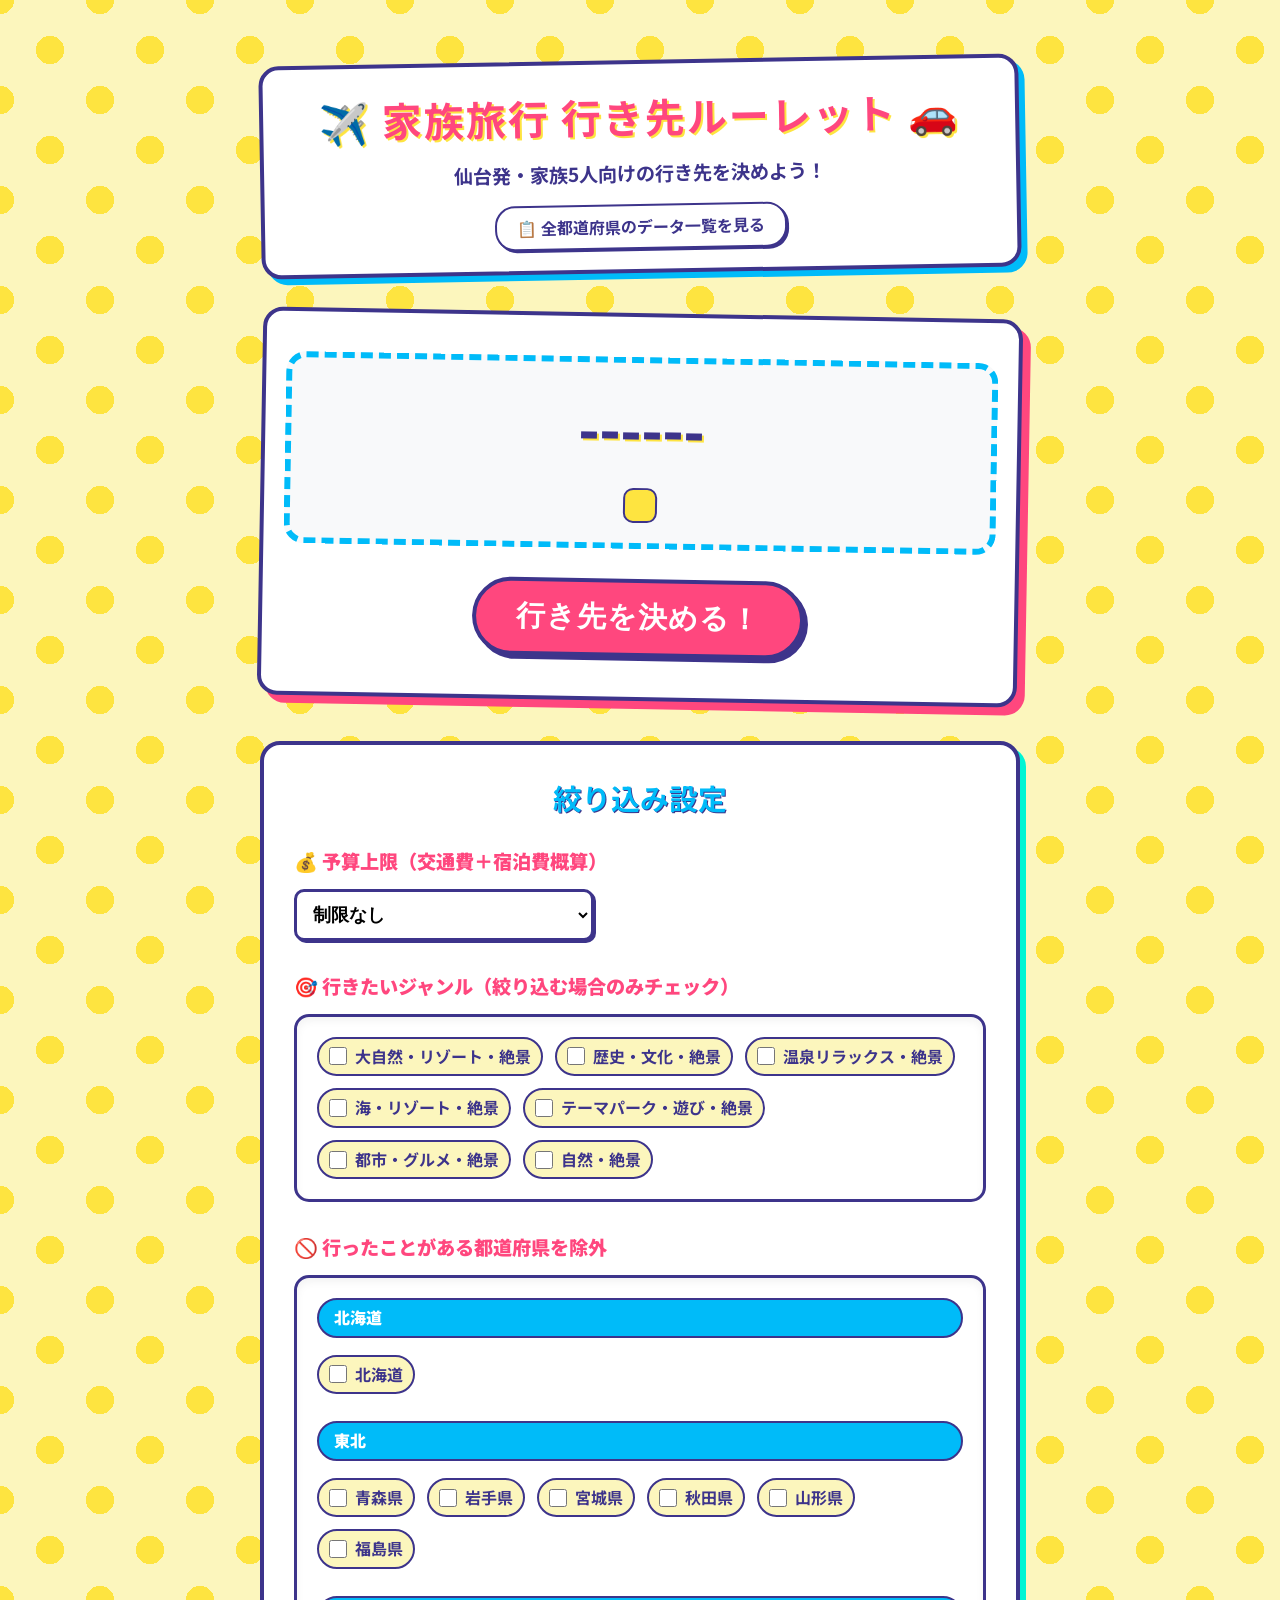
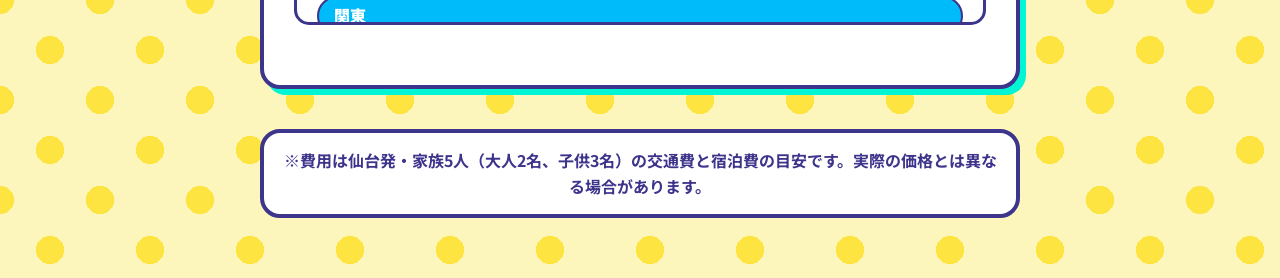
==== index.html @ 67e91990 "Fix mobile CSS for genre filters to prevent awkward text wrapping" ====
<!DOCTYPE html>
<html lang="ja">
<head>
    <meta charset="UTF-8">
    <meta name="viewport" content="width=device-width, initial-scale=1.0">
    <title>家族旅行 行き先ルーレット</title>
    <link rel="stylesheet" href="style.css?v=7">
    <link href="https://fonts.googleapis.com/css2?family=Noto+Sans+JP:wght@400;700;900&display=swap" rel="stylesheet">
</head>
<body>
    <div class="container">
        <header>
            <h1>✈️ 家族旅行 行き先ルーレット 🚗</h1>
            <p>仙台発・家族5人向けの行き先を決めよう！</p>
            <div class="menu">
                <a href="list.html" class="menu-link">📋 全都道府県のデータ一覧を見る</a>
            </div>
        </header>

        <main>
            <section class="roulette-section">
                <div class="roulette-display" id="rouletteDisplay">
                    <div class="destination-name" id="destinationName">------</div>
                    <div class="destination-cost" id="destinationCost"></div>
                </div>
                
                <div id="resultDetails" class="result-details" style="display: none;">
                    <h3>おすすめ観光エリア・スポット</h3>
                    <ul id="spotsList" class="spots-list"></ul>
                    
                    <div id="mapContainer" class="map-container">
                        <!-- Map will be injected here -->
                    </div>

                    <a id="planLink" class="rakuten-btn" href="#" target="_blank" rel="noopener noreferrer">
                        🗺️ この県の観光プラン・モデルコースを見る
                    </a>
                </div>

                <button id="startBtn" class="start-btn">行き先を決める！</button>
            </section>

            <section class="filters-section">
                <h2>絞り込み設定</h2>
                
                <div class="filter-group">
                    <label for="budgetFilter">💰 予算上限（交通費＋宿泊費概算）</label>
                    <select id="budgetFilter">
                        <option value="unlimited">制限なし</option>
                        <option value="100000">10万円以内</option>
                        <option value="150000">15万円以内</option>
                        <option value="200000">20万円以内</option>
                        <option value="300000">30万円以内</option>
                        <option value="400000">40万円以内</option>
                    </select>
                </div>
                
                <div class="filter-group">
                    <label>🎯 行きたいジャンル（絞り込む場合のみチェック）</label>
                    <div class="visited-prefectures-container" id="genreFiltersList">
                        <!-- Genre Checkboxes will be generated by JS -->
                    </div>
                </div>

                <div class="filter-group">
                    <label>🚫 行ったことがある都道府県を除外</label>
                    <div class="visited-prefectures-container" id="visitedPrefecturesList">
                        <!-- Checkboxes will be generated by JS -->
                    </div>
                </div>
            </section>
        </main>
        
        <footer>
            <p>※費用は仙台発・家族5人（大人2名、子供3名）の交通費と宿泊費の目安です。実際の価格とは異なる場合があります。</p>
        </footer>
    </div>
    <script src="data.js?v=6"></script>
    <script src="app.js?v=6"></script>
</body>
</html>
---- style.css ----
:root {
    --primary-color: #ff477e; /* Bright pink */
    --secondary-color: #00bbf9; /* Bright blue */
    --accent-color: #fee440; /* Bright yellow */
    --bg-color: #fcf6bd; /* Light yellow background */
    --text-color: #3d348b; /* Dark purple for readable text */
    --card-bg: #ffffff;
    --border-radius: 20px; /* More rounded */
    --thick-border: 4px solid var(--text-color);
}

* {
    box-sizing: border-box;
    margin: 0;
    padding: 0;
}

body {
    font-family: 'Noto Sans JP', 'Helvetica Neue', Arial, sans-serif;
    background-color: var(--bg-color);
    background-image: radial-gradient(var(--accent-color) 20%, transparent 20%),
                      radial-gradient(var(--accent-color) 20%, transparent 20%);
    background-position: 0 0, 50px 50px;
    background-size: 100px 100px;
    color: var(--text-color);
    line-height: 1.6;
}

.container {
    max-width: 800px;
    margin: 40px auto;
    padding: 20px;
}

header {
    text-align: center;
    margin-bottom: 40px;
    background: var(--card-bg);
    padding: 20px;
    border-radius: var(--border-radius);
    border: var(--thick-border);
    box-shadow: 6px 6px 0px var(--secondary-color);
    transform: rotate(-1deg);
}

header h1 {
    font-size: 2.5rem;
    color: var(--primary-color);
    margin-bottom: 10px;
    text-shadow: 2px 2px 0px var(--accent-color);
    letter-spacing: 2px;
}

header p {
    font-size: 1.2rem;
    font-weight: 700;
}

.roulette-section {
    background: var(--card-bg);
    padding: 40px 20px;
    border-radius: var(--border-radius);
    border: var(--thick-border);
    box-shadow: 8px 8px 0px var(--primary-color);
    text-align: center;
    margin-bottom: 40px;
    transform: rotate(1deg);
}

.roulette-display {
    min-height: 180px;
    display: flex;
    flex-direction: column;
    justify-content: center;
    align-items: center;
    margin-bottom: 30px;
    border: 6px dashed var(--secondary-color);
    border-radius: var(--border-radius);
    padding: 20px;
    background-color: #f8f9fa;
}

.destination-name {
    font-size: 3.5rem;
    font-weight: 900;
    color: var(--text-color);
    margin-bottom: 15px;
    text-shadow: 2px 2px 0px var(--accent-color);
}

.destination-cost {
    font-size: 1.5rem;
    font-weight: 900;
    color: #ff0054;
    background: var(--accent-color);
    padding: 5px 15px;
    border-radius: 10px;
    border: 2px solid var(--text-color);
    min-height: 2.2rem;
    display: inline-block;
}

.start-btn {
    background-color: var(--primary-color);
    color: white;
    border: var(--thick-border);
    padding: 15px 40px;
    font-size: 1.8rem;
    font-weight: 900;
    border-radius: 50px;
    cursor: pointer;
    transition: all 0.1s ease-in-out;
    box-shadow: 4px 4px 0px var(--text-color);
    letter-spacing: 1px;
}

.start-btn:hover {
    background-color: #ff2a6d;
    transform: translate(-2px, -2px);
    box-shadow: 6px 6px 0px var(--text-color);
}

.start-btn:active {
    transform: translate(2px, 2px);
    box-shadow: 2px 2px 0px var(--text-color);
}

.start-btn:disabled {
    background-color: #ccc;
    color: #888;
    cursor: not-allowed;
    box-shadow: 4px 4px 0px #888;
    transform: none;
}

.filters-section {
    background: var(--card-bg);
    padding: 30px;
    border-radius: var(--border-radius);
    border: var(--thick-border);
    box-shadow: 6px 6px 0px #00f5d4; /* Bright mint shadow */
}

.filters-section h2 {
    font-size: 1.8rem;
    margin-bottom: 25px;
    color: var(--secondary-color);
    text-shadow: 1px 1px 0px var(--text-color);
    text-align: center;
}

.filter-group {
    margin-bottom: 30px;
}

.filter-group label {
    display: block;
    font-weight: 900;
    margin-bottom: 12px;
    font-size: 1.2rem;
    color: var(--primary-color);
}

select {
    width: 100%;
    max-width: 300px;
    padding: 12px;
    font-size: 1.1rem;
    font-weight: 700;
    border: 3px solid var(--text-color);
    border-radius: 10px;
    background-color: #fff;
    cursor: pointer;
    outline: none;
    box-shadow: 2px 2px 0px var(--text-color);
}

select:focus {
    border-color: var(--secondary-color);
}

.visited-prefectures-container {
    display: flex;
    flex-wrap: wrap;
    gap: 12px;
    max-height: 350px;
    overflow-y: auto;
    padding: 20px;
    border: 3px solid var(--text-color);
    border-radius: 15px;
    background-color: #fff;
    box-shadow: inset 0px 4px 8px rgba(0,0,0,0.05);
}

.pref-checkbox-wrapper {
    display: flex;
    align-items: center;
    background: var(--bg-color);
    padding: 5px 10px;
    border-radius: 20px;
    border: 2px solid var(--text-color);
    transition: transform 0.1s;
    white-space: nowrap; /* Prevent awkward wrapping inside the pill */
}

.pref-checkbox-wrapper:hover {
    transform: scale(1.05);
}

.pref-checkbox-wrapper input[type="checkbox"] {
    margin-right: 8px;
    width: 18px;
    height: 18px;
    accent-color: var(--primary-color);
    cursor: pointer;
}

.pref-checkbox-wrapper label {
    margin-bottom: 0;
    font-size: 1rem;
    font-weight: 700;
    color: var(--text-color);
    cursor: pointer;
}

.region-header {
    width: 100%;
    font-weight: 900;
    color: #fff;
    background-color: var(--secondary-color);
    padding: 5px 15px;
    border-radius: 20px;
    border: 2px solid var(--text-color);
    margin-top: 15px;
    margin-bottom: 5px;
    display: block;
}

.region-header:first-child {
    margin-top: 0;
}

footer {
    text-align: center;
    margin-top: 40px;
    font-size: 1rem;
    font-weight: 700;
    color: var(--text-color);
    background: var(--card-bg);
    padding: 15px;
    border-radius: var(--border-radius);
    border: var(--thick-border);
}

/* Animation */
@keyframes shake {
    0% { transform: translate(2px, 2px) rotate(0deg); }
    10% { transform: translate(-2px, -4px) rotate(-2deg); }
    20% { transform: translate(-6px, 0px) rotate(2deg); }
    30% { transform: translate(6px, 4px) rotate(0deg); }
    40% { transform: translate(2px, -2px) rotate(2deg); }
    50% { transform: translate(-2px, 4px) rotate(-2deg); }
    60% { transform: translate(-6px, 2px) rotate(0deg); }
    70% { transform: translate(6px, 2px) rotate(-2deg); }
    80% { transform: translate(-2px, -2px) rotate(2deg); }
    90% { transform: translate(2px, 4px) rotate(0deg); }
    100% { transform: translate(2px, -4px) rotate(-2deg); }
}

.spinning .destination-name {
    animation: shake 0.15s infinite;
    color: var(--secondary-color);
    text-shadow: none;
}

.result-details {
    margin-top: 20px;
    margin-bottom: 30px;
    padding: 20px;
    background-color: var(--bg-color);
    border: 3px dashed var(--secondary-color);
    border-radius: var(--border-radius);
    text-align: center;
}

.result-details h3 {
    color: var(--primary-color);
    margin-bottom: 15px;
    font-size: 1.3rem;
}

.spots-list {
    list-style: none;
    padding: 0;
    margin-bottom: 20px;
    display: inline-block;
    text-align: left;
}

.spots-list li {
    background: var(--card-bg);
    margin-bottom: 8px;
    padding: 8px 15px;
    border-radius: 10px;
    border: 2px solid var(--text-color);
    font-weight: 700;
    box-shadow: 2px 2px 0px var(--text-color);
}

.rakuten-btn {
    display: inline-block;
    background-color: #bf0000; /* Rakuten Redish */
    color: white;
    text-decoration: none;
    font-weight: 900;
    font-size: 1.2rem;
    padding: 12px 25px;
    border-radius: 30px;
    border: 3px solid var(--text-color);
    box-shadow: 4px 4px 0px var(--text-color);
    transition: all 0.1s ease-in-out;
}

.rakuten-btn:hover {
    background-color: #e60000;
    transform: translate(-2px, -2px);
    box-shadow: 6px 6px 0px var(--text-color);
    color: white;
}

.rakuten-btn:active {
    transform: translate(2px, 2px);
    box-shadow: 2px 2px 0px var(--text-color);
}

.menu {
    margin-top: 15px;
}
.menu-link {
    display: inline-block;
    background: var(--card-bg);
    color: var(--text-color);
    text-decoration: none;
    font-weight: bold;
    padding: 8px 20px;
    border: 2px solid var(--text-color);
    border-radius: 20px;
    box-shadow: 2px 2px 0px var(--text-color);
    transition: transform 0.1s;
}
.menu-link:hover {
    background: var(--accent-color);
    transform: translate(-1px, -1px);
    box-shadow: 3px 3px 0px var(--text-color);
}

.map-container {
    margin-bottom: 25px;
    border: 3px solid var(--text-color);
    border-radius: 12px;
    box-shadow: 4px 4px 0px var(--secondary-color);
    overflow: hidden;
    position: relative;
    background: #eef;
}

.map-wrapper {
    position: relative;
}

.dart-icon {
    position: absolute;
    top: 50%;
    left: 50%;
    transform: translate(-50%, -50%) scale(0);
    font-size: 4rem;
    z-index: 10;
    pointer-events: none;
    animation: dartHit 0.6s cubic-bezier(0.175, 0.885, 0.32, 1.275) forwards;
    animation-delay: 0.2s;
    filter: drop-shadow(2px 4px 6px rgba(0,0,0,0.4));
}

@keyframes dartHit {
    0% {
        transform: translate(-50%, -250%) scale(2) rotate(45deg);
        opacity: 0;
    }
    100% {
        transform: translate(-50%, -50%) scale(1) rotate(0deg);
        opacity: 1;
    }
}
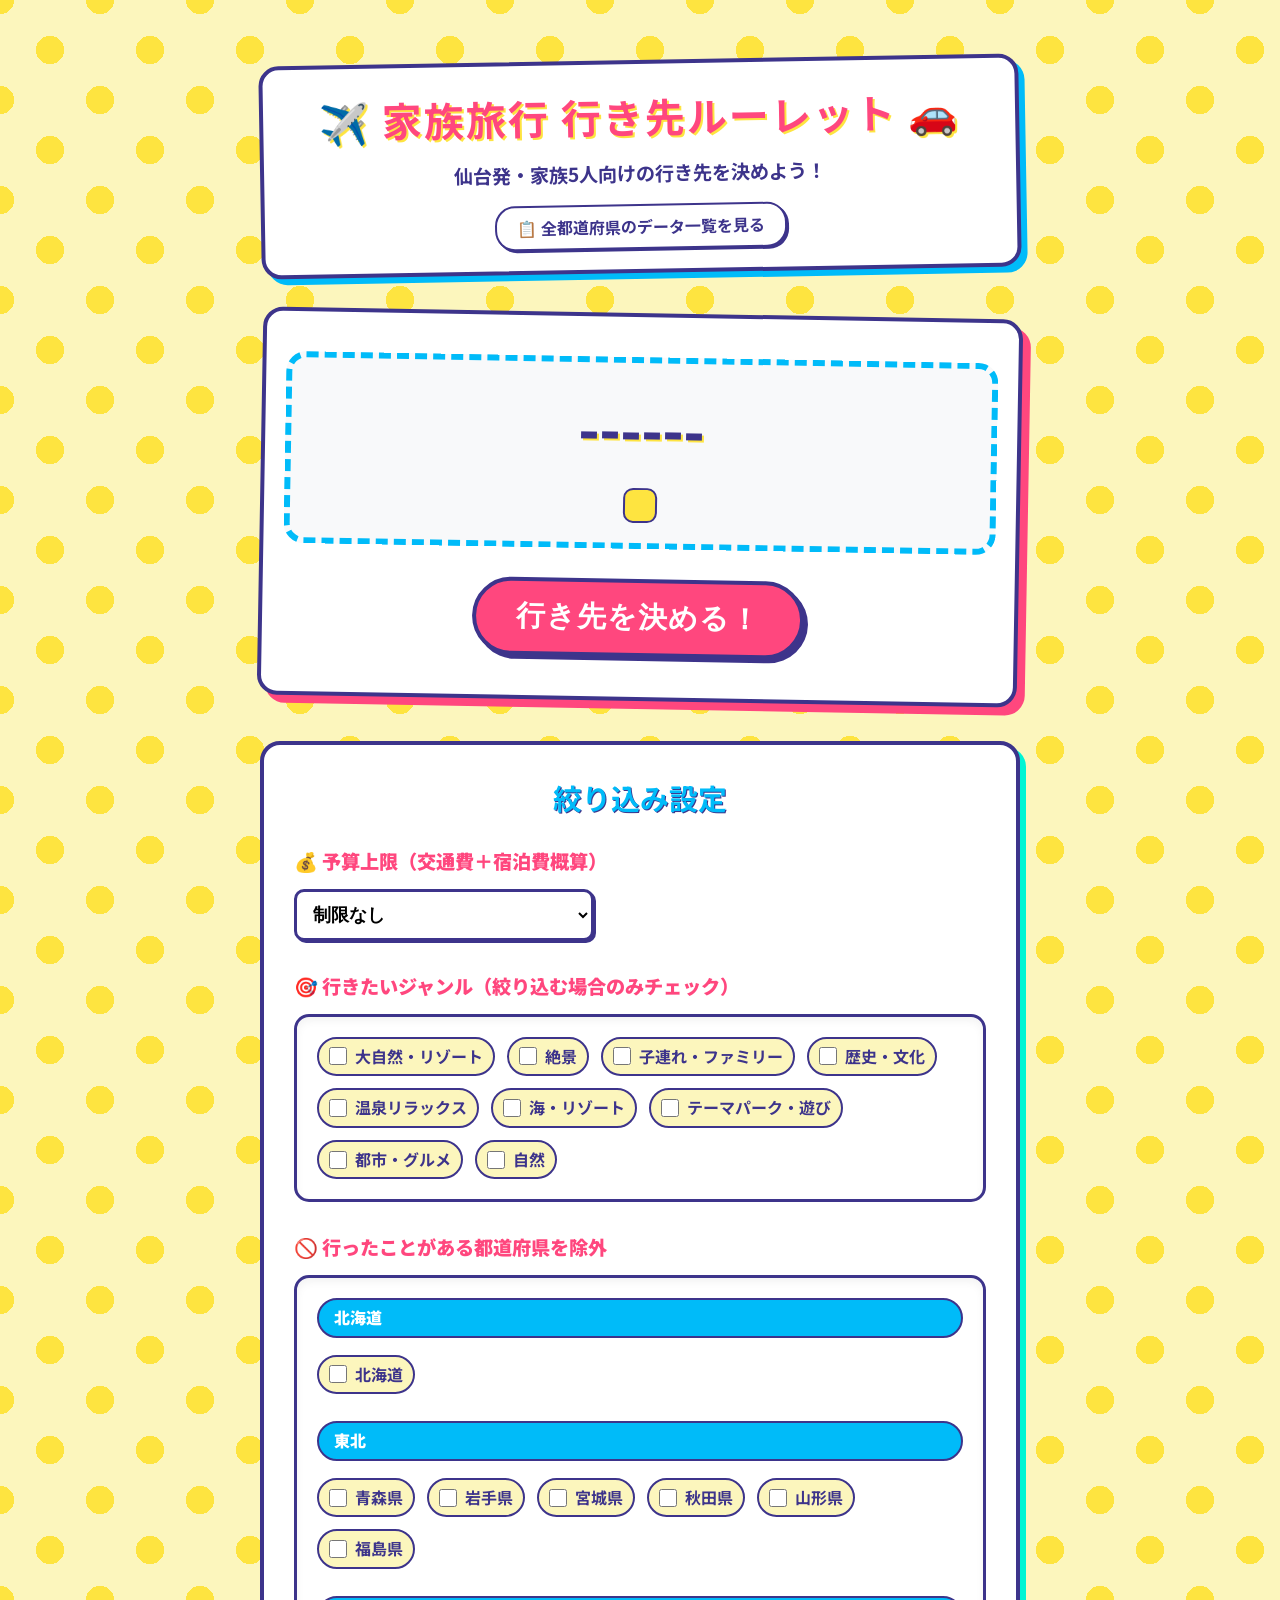
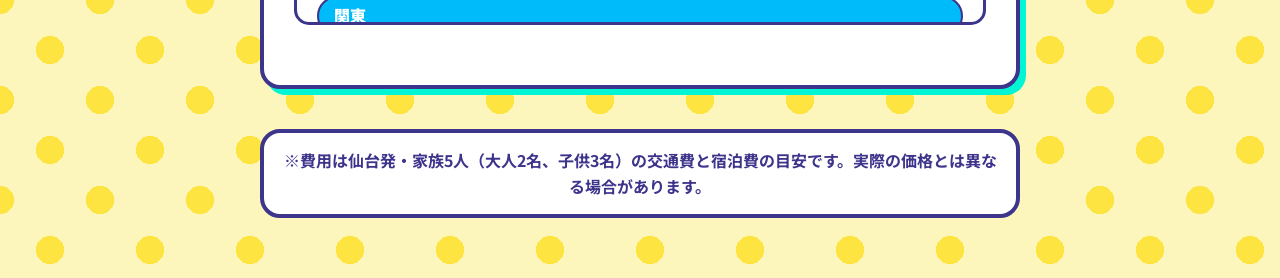
==== commit b9ef96a8: "Add family spots/hotels and fix genre array mapping" ====
--- a/index.html
+++ b/index.html
@@ -4,7 +4,7 @@
     <meta charset="UTF-8">
     <meta name="viewport" content="width=device-width, initial-scale=1.0">
     <title>家族旅行 行き先ルーレット</title>
-    <link rel="stylesheet" href="style.css?v=7">
+    <link rel="stylesheet" href="style.css?v=11">
     <link href="https://fonts.googleapis.com/css2?family=Noto+Sans+JP:wght@400;700;900&display=swap" rel="stylesheet">
 </head>
 <body>
@@ -48,10 +48,10 @@
                     <select id="budgetFilter">
                         <option value="unlimited">制限なし</option>
                         <option value="100000">10万円以内</option>
-                        <option value="150000">15万円以内</option>
                         <option value="200000">20万円以内</option>
                         <option value="300000">30万円以内</option>
                         <option value="400000">40万円以内</option>
+                        <option value="500000">50万円以内</option>
                     </select>
                 </div>
                 
--- a/style.css
+++ b/style.css
@@ -391,3 +391,69 @@
         opacity: 1;
     }
 }
+
+/* スマホ向けレスポンシブ対応 */
+@media (max-width: 600px) {
+    .container {
+        margin: 15px auto;
+        padding: 10px;
+    }
+    header {
+        padding: 15px 10px;
+        margin-bottom: 25px;
+    }
+    header h1 {
+        font-size: 1.8rem;
+    }
+    header p {
+        font-size: 0.95rem;
+    }
+    .roulette-section {
+        padding: 25px 15px;
+        margin-bottom: 25px;
+    }
+    .destination-name {
+        font-size: 2.2rem;
+        margin-bottom: 10px;
+    }
+    .destination-cost {
+        font-size: 1.1rem;
+        padding: 5px 10px;
+    }
+    .start-btn {
+        padding: 15px 20px;
+        font-size: 1.4rem;
+        width: 100%; /* ボタンを横幅いっぱいに */
+        margin-top: 10px;
+    }
+    .filters-section {
+        padding: 20px 15px;
+    }
+    .filters-section h2 {
+        font-size: 1.4rem;
+        margin-bottom: 15px;
+    }
+    .filter-group label {
+        font-size: 1.05rem;
+    }
+    .visited-prefectures-container {
+        padding: 12px;
+        gap: 8px;
+    }
+    .pref-checkbox-wrapper {
+        padding: 6px 10px;
+    }
+    .pref-checkbox-wrapper label {
+        font-size: 0.9rem;
+    }
+    .rakuten-btn {
+        font-size: 1rem;
+        padding: 12px 10px;
+        width: 100%;
+        display: block;
+        box-sizing: border-box;
+    }
+    .data-grid {
+        grid-template-columns: 1fr; /* スマホではカードを1列に */
+    }
+}
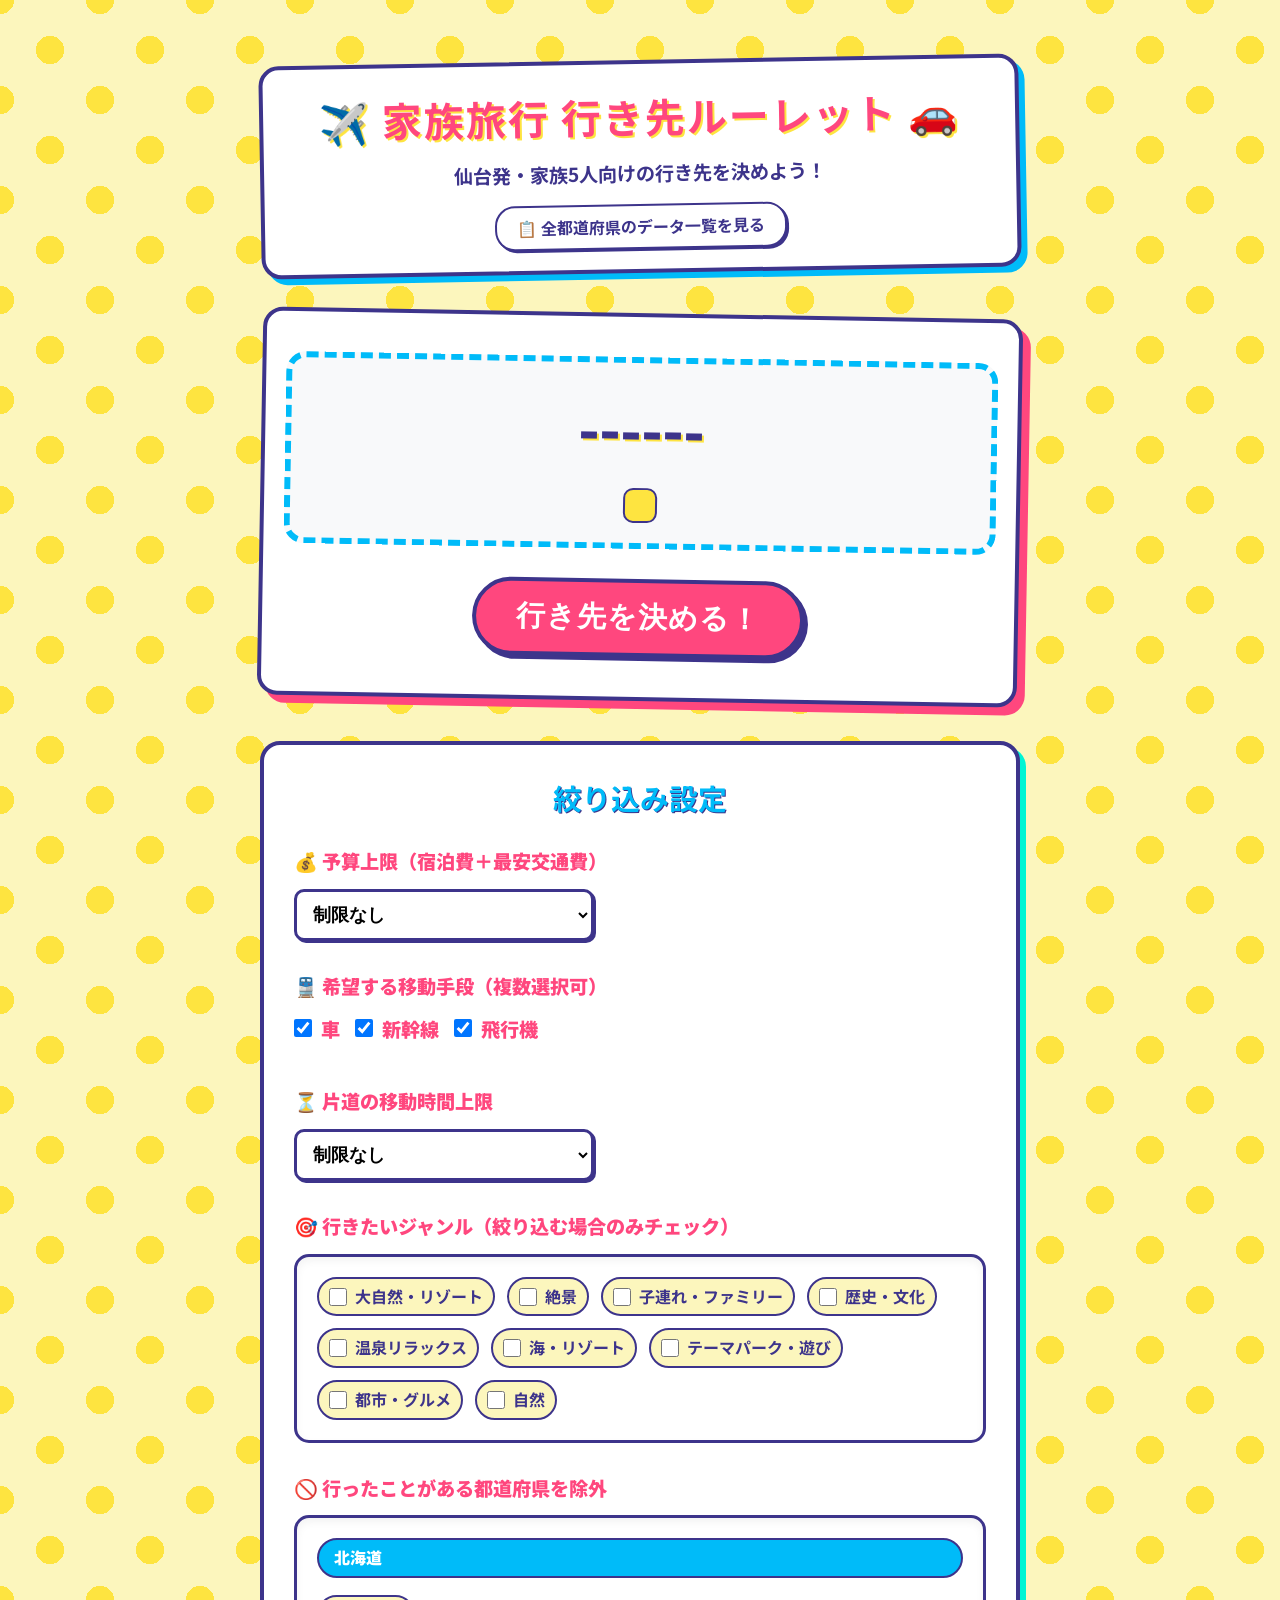
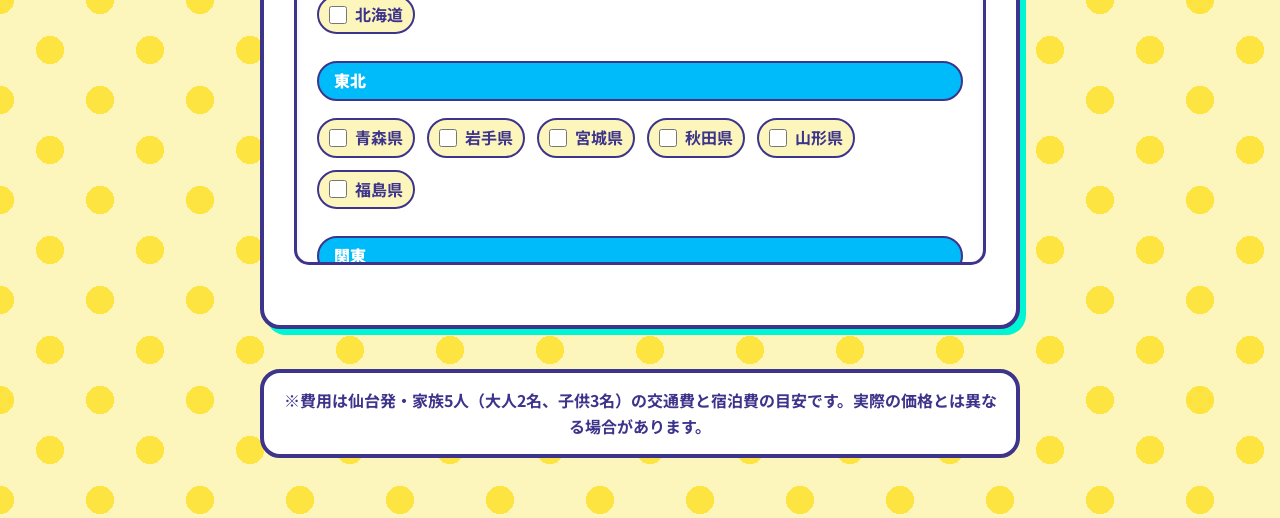
==== commit 63b3fddd: "Separate accommodation and transport costs with mode and time filters" ====
--- a/index.html
+++ b/index.html
@@ -44,14 +44,34 @@
                 <h2>絞り込み設定</h2>
                 
                 <div class="filter-group">
-                    <label for="budgetFilter">💰 予算上限（交通費＋宿泊費概算）</label>
+                    <label for="budgetFilter">💰 予算上限（宿泊費＋最安交通費）</label>
                     <select id="budgetFilter">
                         <option value="unlimited">制限なし</option>
-                        <option value="100000">10万円以内</option>
+                        <option value="150000">15万円以内</option>
                         <option value="200000">20万円以内</option>
                         <option value="300000">30万円以内</option>
                         <option value="400000">40万円以内</option>
                         <option value="500000">50万円以内</option>
+                    </select>
+                </div>
+
+                <div class="filter-group">
+                    <label>🚆 希望する移動手段（複数選択可）</label>
+                    <div style="display: flex; gap: 15px; margin-top: 5px;">
+                        <label><input type="checkbox" id="modeCar" value="car" checked style="width:18px;height:18px;margin-right:5px;"> 車</label>
+                        <label><input type="checkbox" id="modeShinkansen" value="shinkansen" checked style="width:18px;height:18px;margin-right:5px;"> 新幹線</label>
+                        <label><input type="checkbox" id="modeFlight" value="flight" checked style="width:18px;height:18px;margin-right:5px;"> 飛行機</label>
+                    </div>
+                </div>
+
+                <div class="filter-group">
+                    <label for="timeFilter">⏳ 片道の移動時間上限</label>
+                    <select id="timeFilter">
+                        <option value="unlimited">制限なし</option>
+                        <option value="120">2時間以内</option>
+                        <option value="180">3時間以内</option>
+                        <option value="300">5時間以内</option>
+                        <option value="420">7時間以内</option>
                     </select>
                 </div>
                 
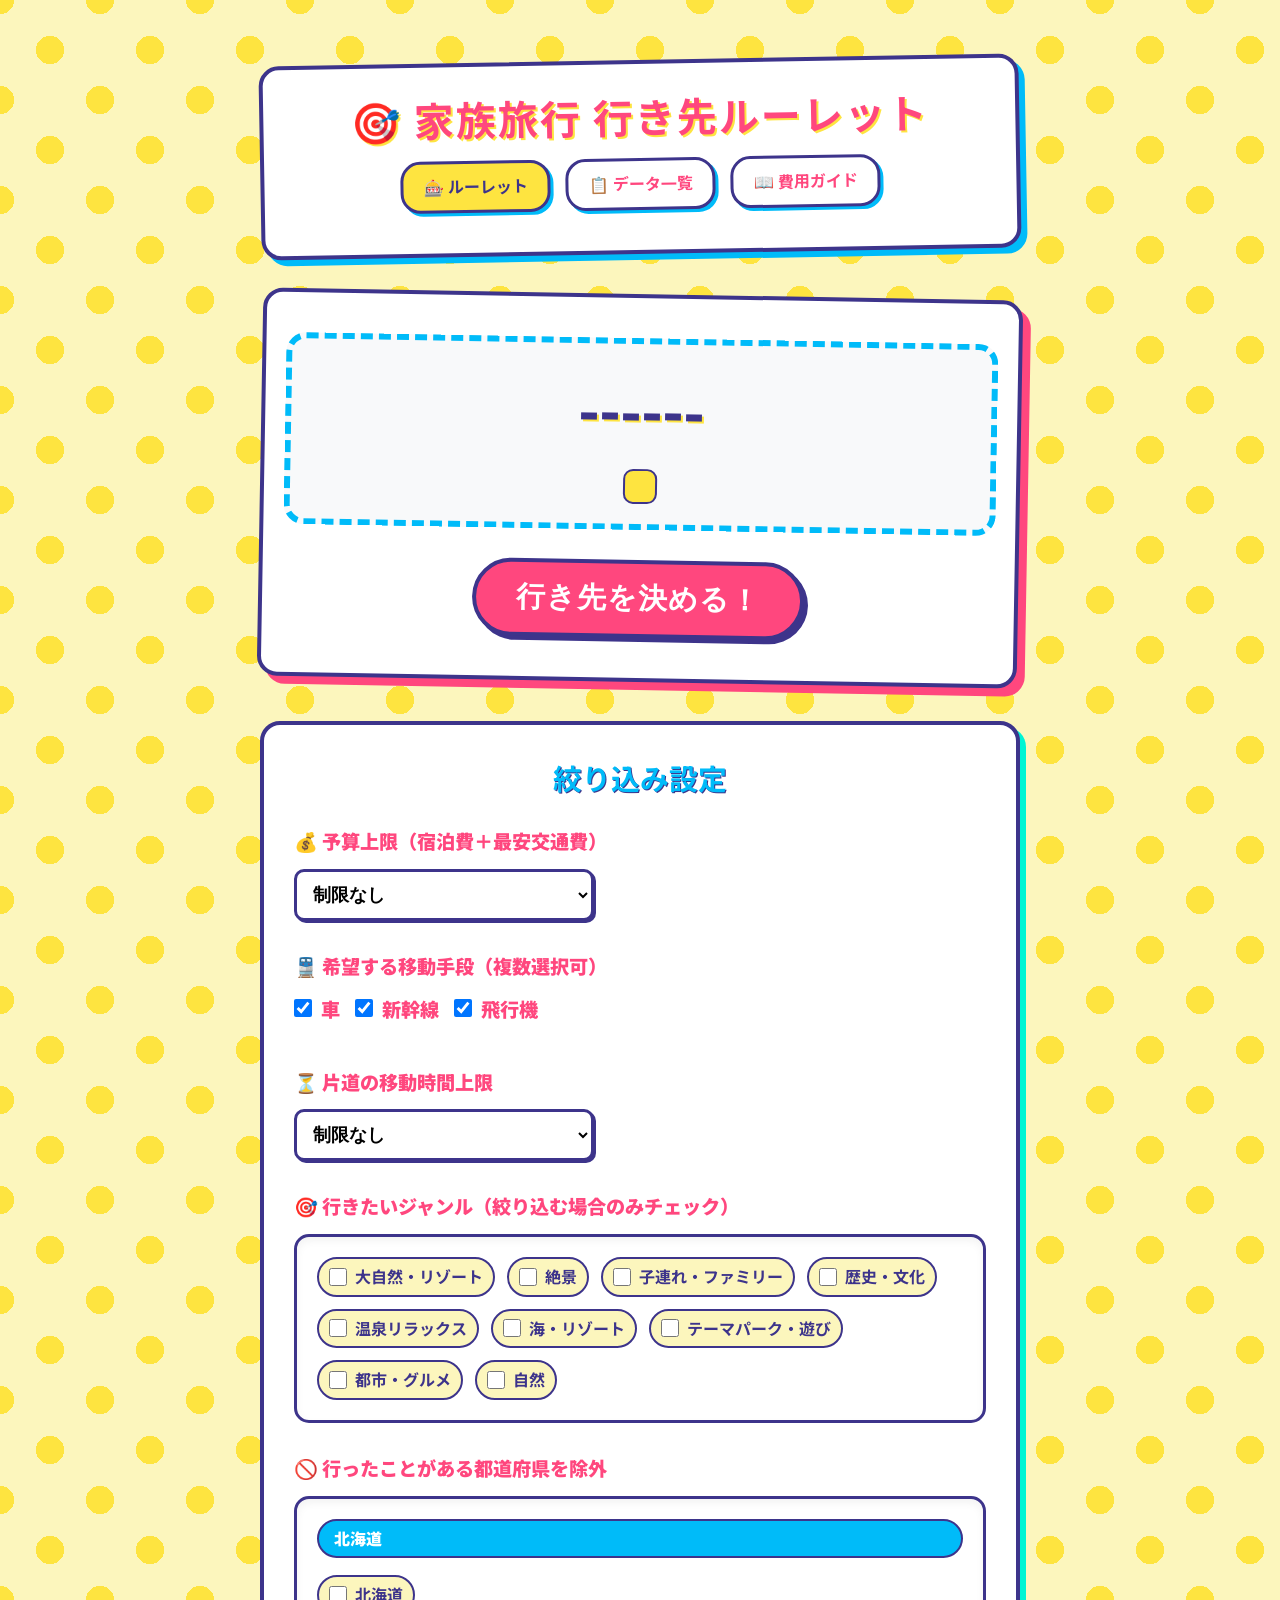
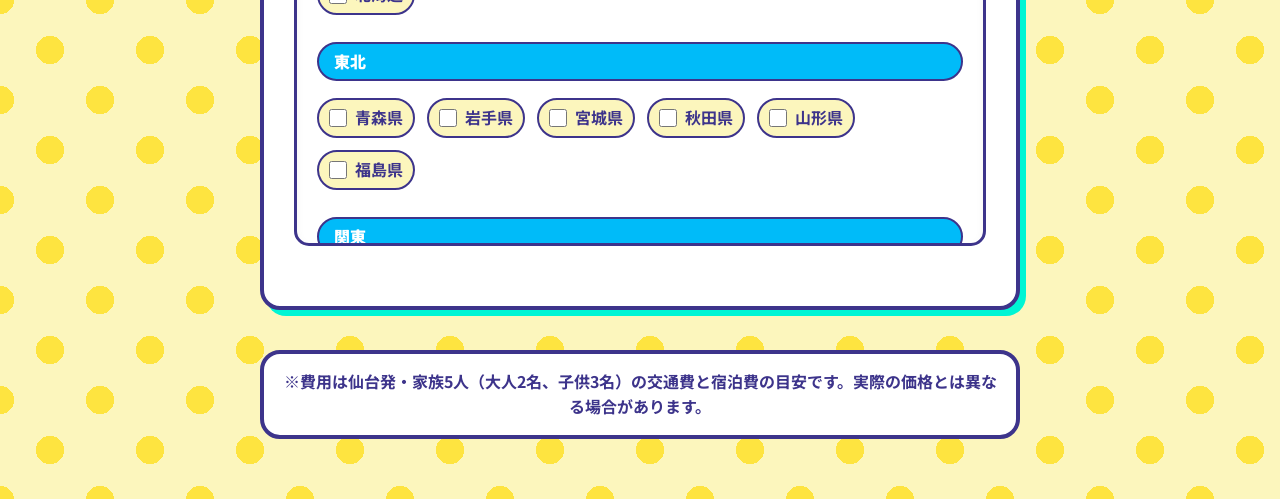
==== commit 58dcfa6b: "Add global menu and guide page explaining cost estimates" ====
--- a/index.html
+++ b/index.html
@@ -4,17 +4,18 @@
     <meta charset="UTF-8">
     <meta name="viewport" content="width=device-width, initial-scale=1.0">
     <title>家族旅行 行き先ルーレット</title>
-    <link rel="stylesheet" href="style.css?v=11">
+    <link rel="stylesheet" href="style.css?v=14">
     <link href="https://fonts.googleapis.com/css2?family=Noto+Sans+JP:wght@400;700;900&display=swap" rel="stylesheet">
 </head>
 <body>
     <div class="container">
         <header>
-            <h1>✈️ 家族旅行 行き先ルーレット 🚗</h1>
-            <p>仙台発・家族5人向けの行き先を決めよう！</p>
-            <div class="menu">
-                <a href="list.html" class="menu-link">📋 全都道府県のデータ一覧を見る</a>
-            </div>
+            <h1>🎯 家族旅行 行き先ルーレット</h1>
+            <nav class="global-nav">
+                <a href="index.html" class="nav-item active">🎰 ルーレット</a>
+                <a href="list.html" class="nav-item ">📋 データ一覧</a>
+                <a href="guide.html" class="nav-item">📖 費用ガイド</a>
+            </nav>
         </header>
 
         <main>
@@ -95,7 +96,7 @@
             <p>※費用は仙台発・家族5人（大人2名、子供3名）の交通費と宿泊費の目安です。実際の価格とは異なる場合があります。</p>
         </footer>
     </div>
-    <script src="data.js?v=6"></script>
-    <script src="app.js?v=6"></script>
+    <script src="data.js?v=14"></script>
+    <script src="app.js?v=14"></script>
 </body>
 </html>
--- a/style.css
+++ b/style.css
@@ -457,3 +457,39 @@
         grid-template-columns: 1fr; /* スマホではカードを1列に */
     }
 }
+
+/* Global Navigation Menu */
+.global-nav {
+    display: flex;
+    justify-content: center;
+    gap: 15px;
+    margin-bottom: 20px;
+    flex-wrap: wrap;
+}
+.nav-item {
+    background: #fff;
+    color: var(--primary-color);
+    text-decoration: none;
+    padding: 10px 20px;
+    border-radius: 20px;
+    font-weight: bold;
+    border: 3px solid var(--text-color);
+    box-shadow: 3px 3px 0px var(--secondary-color);
+    transition: transform 0.1s;
+    font-size: 1rem;
+}
+.nav-item:hover {
+    transform: translate(-2px, -2px);
+    box-shadow: 5px 5px 0px var(--secondary-color);
+}
+.nav-item.active {
+    background: var(--accent-color);
+    color: var(--text-color);
+}
+
+@media (max-width: 600px) {
+    .nav-item {
+        padding: 8px 12px;
+        font-size: 0.9rem;
+    }
+}
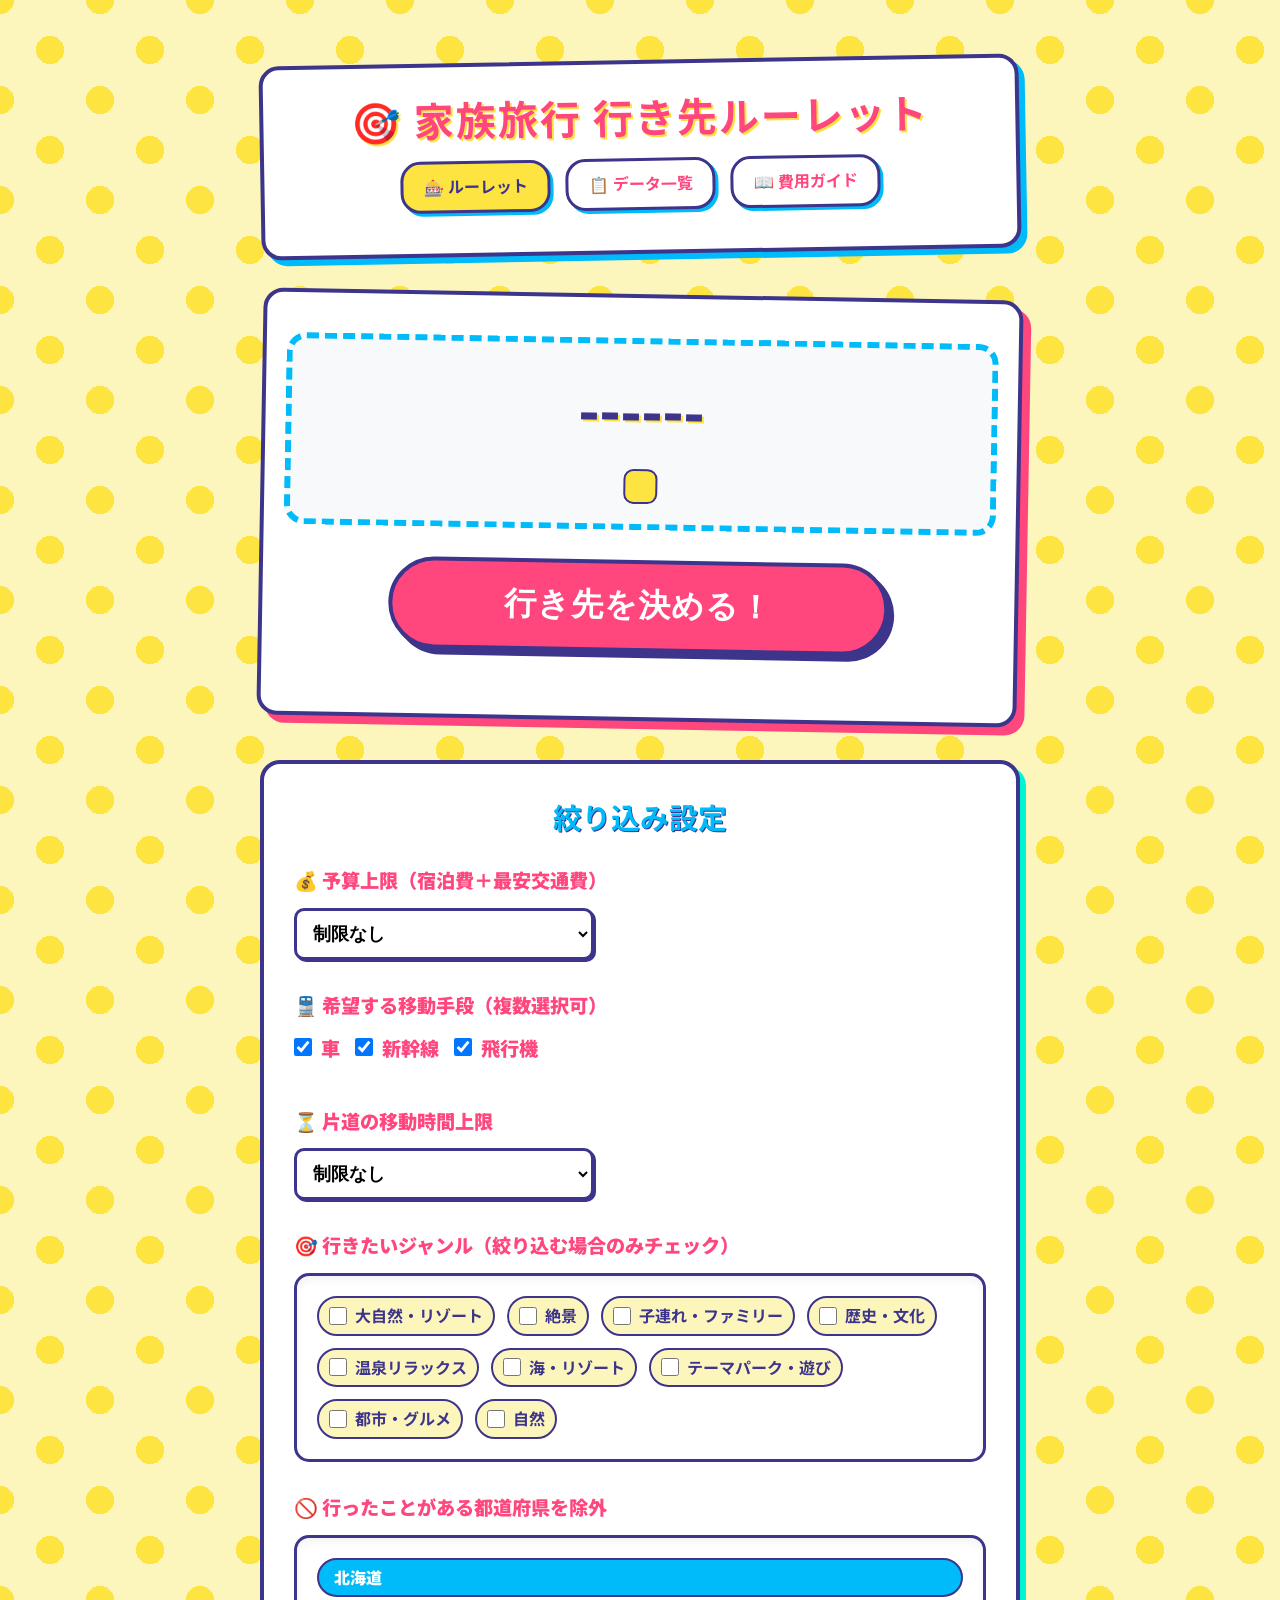
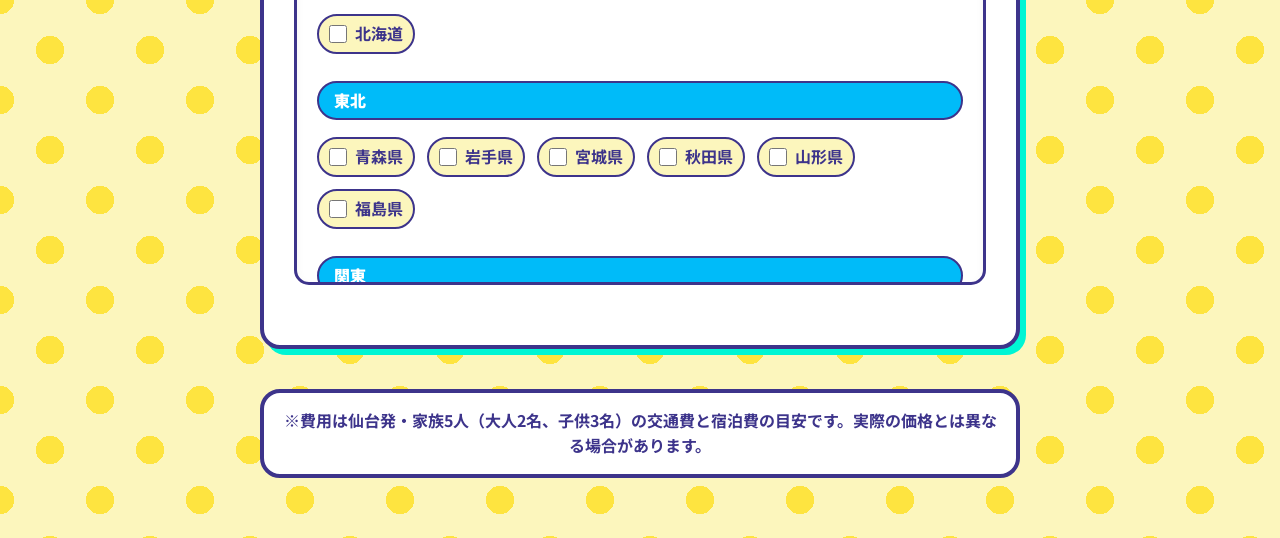
==== commit db128e32: "Move start button above result details and make it larger/easier to click" ====
--- a/index.html
+++ b/index.html
@@ -4,7 +4,7 @@
     <meta charset="UTF-8">
     <meta name="viewport" content="width=device-width, initial-scale=1.0">
     <title>家族旅行 行き先ルーレット</title>
-    <link rel="stylesheet" href="style.css?v=14">
+    <link rel="stylesheet" href="style.css?v=15">
     <link href="https://fonts.googleapis.com/css2?family=Noto+Sans+JP:wght@400;700;900&display=swap" rel="stylesheet">
 </head>
 <body>
@@ -25,6 +25,10 @@
                     <div class="destination-cost" id="destinationCost"></div>
                 </div>
                 
+                <div style="text-align: center; margin: 25px 0;">
+                    <button id="startBtn" class="start-btn">行き先を決める！</button>
+                </div>
+
                 <div id="resultDetails" class="result-details" style="display: none;">
                     <h3>おすすめ観光エリア・スポット</h3>
                     <ul id="spotsList" class="spots-list"></ul>
@@ -38,7 +42,6 @@
                     </a>
                 </div>
 
-                <button id="startBtn" class="start-btn">行き先を決める！</button>
             </section>
 
             <section class="filters-section">
@@ -96,7 +99,7 @@
             <p>※費用は仙台発・家族5人（大人2名、子供3名）の交通費と宿泊費の目安です。実際の価格とは異なる場合があります。</p>
         </footer>
     </div>
-    <script src="data.js?v=14"></script>
-    <script src="app.js?v=14"></script>
+    <script src="data.js?v=15"></script>
+    <script src="app.js?v=15"></script>
 </body>
 </html>
--- a/style.css
+++ b/style.css
@@ -493,3 +493,32 @@
         font-size: 0.9rem;
     }
 }
+
+/* Enhancements for start-btn */
+.start-btn {
+    width: 100%;
+    max-width: 500px;
+    padding: 20px 40px;
+    font-size: 2rem;
+    box-shadow: 6px 6px 0px var(--text-color);
+}
+
+.start-btn.pulse {
+    animation: pulse-btn 2s infinite;
+}
+
+@keyframes pulse-btn {
+    0% {
+        transform: scale(1);
+        box-shadow: 6px 6px 0px var(--text-color);
+    }
+    50% {
+        transform: scale(1.05);
+        box-shadow: 10px 10px 0px var(--secondary-color);
+        background-color: #ff2a6d;
+    }
+    100% {
+        transform: scale(1);
+        box-shadow: 6px 6px 0px var(--text-color);
+    }
+}
